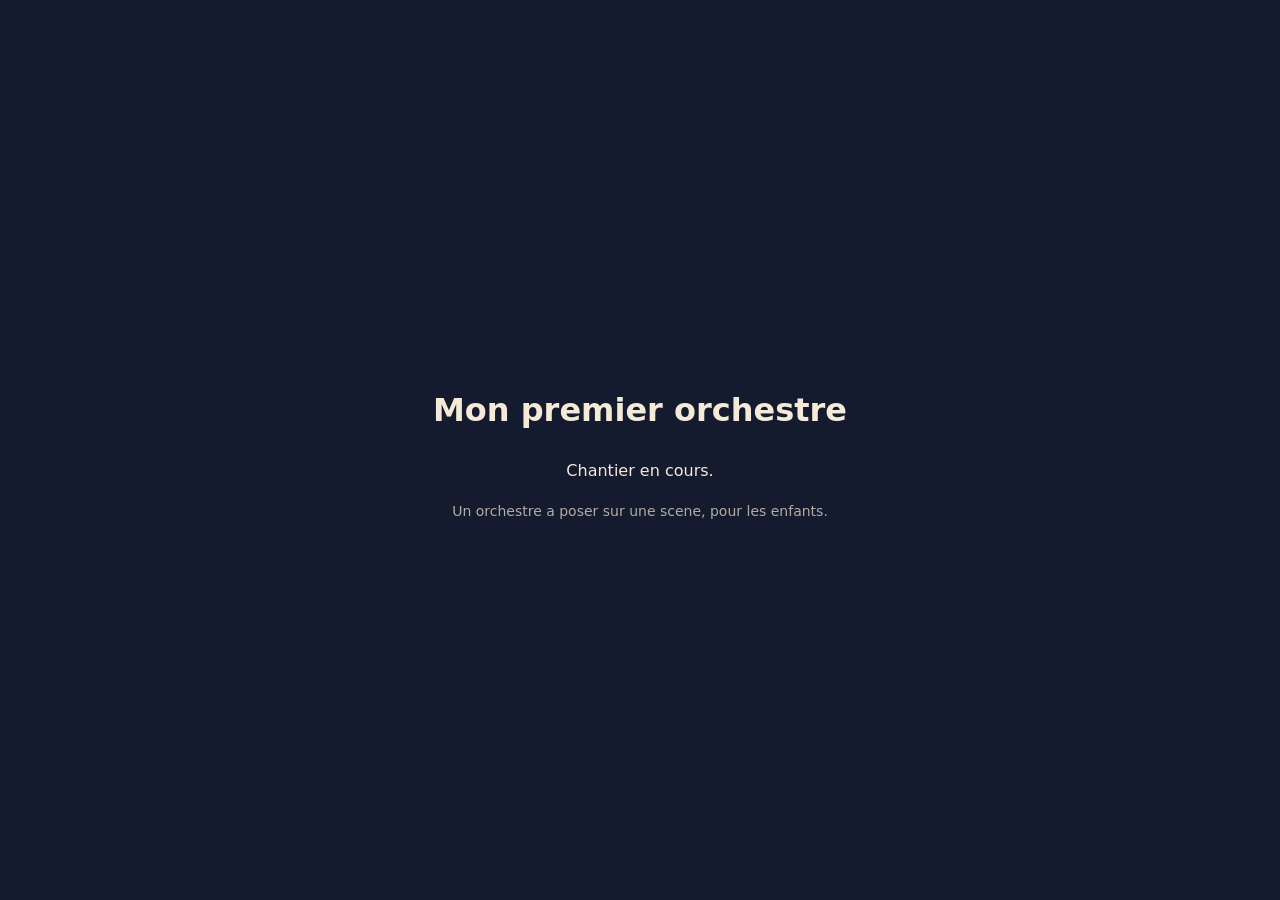
==== index.html @ b8ee3dae "Nom, ordre de travail, et test SVG des illustrations Trois decisions de Mathieu, consignees.  NOM AF" ====
<!doctype html>
<html lang="fr">
<head>
<meta charset="utf-8">
<meta name="viewport" content="width=device-width, initial-scale=1">
<link rel="icon" href="data:,">
<title>Mon premier orchestre</title>
<style>
  body { margin:0; min-height:100vh; display:grid; place-items:center;
         background:#141b2e; color:#f5e9d7; font:16px/1.6 system-ui, sans-serif;
         text-align:center; padding:24px; box-sizing:border-box; }
</style>
</head>
<body>
  <main>
    <h1>Mon premier orchestre</h1>
    <p>Chantier en cours.</p>
    <p style="font-size:14px;opacity:.7">Un orchestre a poser sur une scene, pour les enfants.</p>
  </main>
</body>
</html>
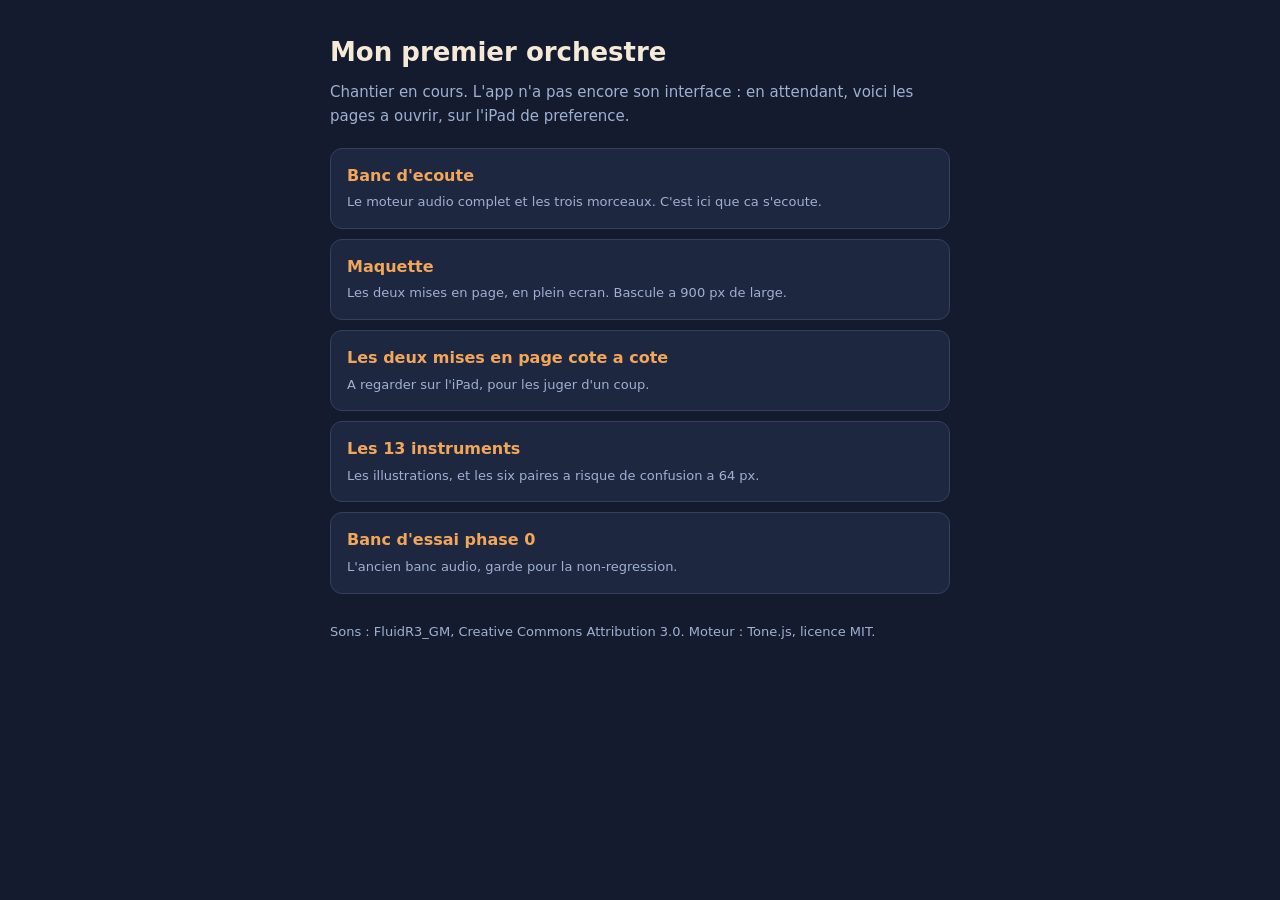
==== commit 7bdd0ad0: "Phase 1 : le moteur audio dans src/, et trois morceaux Le son d'abord, l'interaction ensuite, ordre " ====
--- a/index.html
+++ b/index.html
@@ -2,20 +2,53 @@
 <html lang="fr">
 <head>
 <meta charset="utf-8">
-<meta name="viewport" content="width=device-width, initial-scale=1">
+<meta name="viewport" content="width=device-width, initial-scale=1, viewport-fit=cover">
 <link rel="icon" href="data:,">
 <title>Mon premier orchestre</title>
 <style>
-  body { margin:0; min-height:100vh; display:grid; place-items:center;
-         background:#141b2e; color:#f5e9d7; font:16px/1.6 system-ui, sans-serif;
-         text-align:center; padding:24px; box-sizing:border-box; }
+  :root { --nuit:#141b2e; --carte:#1e2740; --bord:#33405e; --texte:#f5e9d7;
+          --doux:#9fb0d0; --accent:#f2a65a; }
+  * { box-sizing: border-box; }
+  body { margin:0; background:var(--nuit); color:var(--texte);
+         font:16px/1.6 -apple-system, system-ui, sans-serif;
+         padding:32px calc(20px + env(safe-area-inset-left)) 48px;
+         display:flex; justify-content:center; }
+  main { max-width: 620px; width: 100%; }
+  h1 { font-size:26px; margin:0 0 6px; }
+  p { color:var(--doux); font-size:15px; margin:0 0 20px; }
+  ul { list-style:none; margin:0; padding:0; }
+  li { margin:0 0 10px; }
+  a { display:block; background:var(--carte); border:1px solid var(--bord);
+      border-radius:12px; padding:14px 16px; min-height:64px;
+      color:var(--texte); text-decoration:none; }
+  a b { display:block; color:var(--accent); font-size:16px; }
+  a span { font-size:13px; color:var(--doux); }
+  footer { margin-top:28px; font-size:13px; color:var(--doux); }
 </style>
 </head>
 <body>
-  <main>
-    <h1>Mon premier orchestre</h1>
-    <p>Chantier en cours.</p>
-    <p style="font-size:14px;opacity:.7">Un orchestre a poser sur une scene, pour les enfants.</p>
-  </main>
+<main>
+  <h1>Mon premier orchestre</h1>
+  <p>Chantier en cours. L'app n'a pas encore son interface : en attendant, voici les pages
+  a ouvrir, sur l'iPad de preference.</p>
+  <ul>
+    <li><a href="test/phase1.html">
+      <b>Banc d'ecoute</b>
+      <span>Le moteur audio complet et les trois morceaux. C'est ici que ca s'ecoute.</span></a></li>
+    <li><a href="test/maquette.html">
+      <b>Maquette</b>
+      <span>Les deux mises en page, en plein ecran. Bascule a 900 px de large.</span></a></li>
+    <li><a href="test/maquettes.html">
+      <b>Les deux mises en page cote a cote</b>
+      <span>A regarder sur l'iPad, pour les juger d'un coup.</span></a></li>
+    <li><a href="test/svg.html">
+      <b>Les 13 instruments</b>
+      <span>Les illustrations, et les six paires a risque de confusion a 64 px.</span></a></li>
+    <li><a href="test/phase0.html">
+      <b>Banc d'essai phase 0</b>
+      <span>L'ancien banc audio, garde pour la non-regression.</span></a></li>
+  </ul>
+  <footer>Sons : FluidR3_GM, Creative Commons Attribution 3.0. Moteur : Tone.js, licence MIT.</footer>
+</main>
 </body>
 </html>
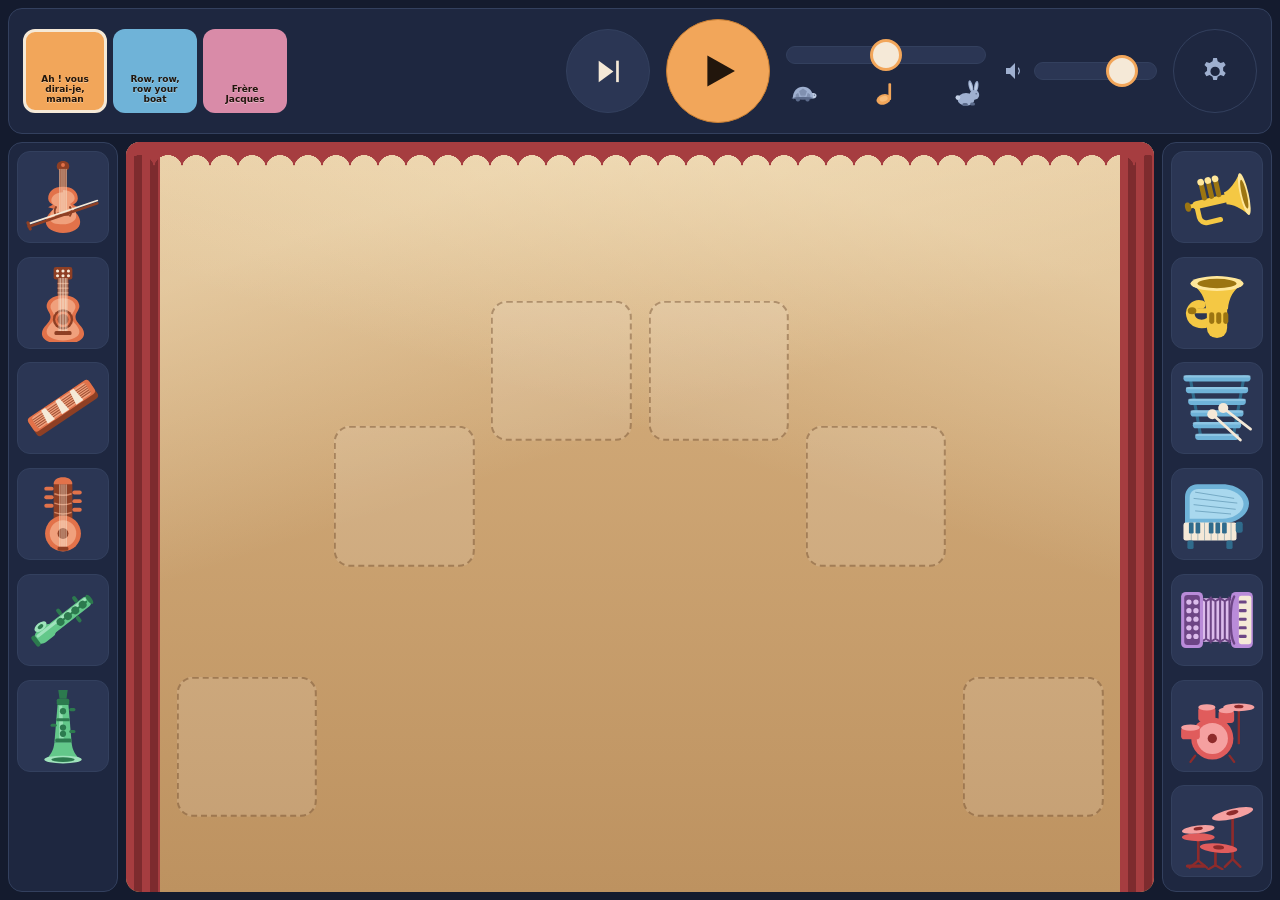
==== commit 4d0691b7: "Phase 1 finie : l'app se joue au doigt index.html n'est plus un sommaire, c'est l'app. Le sommaire d" ====
--- a/index.html
+++ b/index.html
@@ -2,53 +2,104 @@
 <html lang="fr">
 <head>
 <meta charset="utf-8">
-<meta name="viewport" content="width=device-width, initial-scale=1, viewport-fit=cover">
+<meta name="viewport" content="width=device-width, initial-scale=1, maximum-scale=1, user-scalable=no, viewport-fit=cover">
+<meta name="theme-color" content="#141b2e">
+<meta name="apple-mobile-web-app-capable" content="yes">
+<meta name="apple-mobile-web-app-status-bar-style" content="black-translucent">
 <link rel="icon" href="data:,">
+<link rel="stylesheet" href="src/app.css">
 <title>Mon premier orchestre</title>
-<style>
-  :root { --nuit:#141b2e; --carte:#1e2740; --bord:#33405e; --texte:#f5e9d7;
-          --doux:#9fb0d0; --accent:#f2a65a; }
-  * { box-sizing: border-box; }
-  body { margin:0; background:var(--nuit); color:var(--texte);
-         font:16px/1.6 -apple-system, system-ui, sans-serif;
-         padding:32px calc(20px + env(safe-area-inset-left)) 48px;
-         display:flex; justify-content:center; }
-  main { max-width: 620px; width: 100%; }
-  h1 { font-size:26px; margin:0 0 6px; }
-  p { color:var(--doux); font-size:15px; margin:0 0 20px; }
-  ul { list-style:none; margin:0; padding:0; }
-  li { margin:0 0 10px; }
-  a { display:block; background:var(--carte); border:1px solid var(--bord);
-      border-radius:12px; padding:14px 16px; min-height:64px;
-      color:var(--texte); text-decoration:none; }
-  a b { display:block; color:var(--accent); font-size:16px; }
-  a span { font-size:13px; color:var(--doux); }
-  footer { margin-top:28px; font-size:13px; color:var(--doux); }
-</style>
 </head>
 <body>
-<main>
-  <h1>Mon premier orchestre</h1>
-  <p>Chantier en cours. L'app n'a pas encore son interface : en attendant, voici les pages
-  a ouvrir, sur l'iPad de preference.</p>
-  <ul>
-    <li><a href="test/phase1.html">
-      <b>Banc d'ecoute</b>
-      <span>Le moteur audio complet et les trois morceaux. C'est ici que ca s'ecoute.</span></a></li>
-    <li><a href="test/maquette.html">
-      <b>Maquette</b>
-      <span>Les deux mises en page, en plein ecran. Bascule a 900 px de large.</span></a></li>
-    <li><a href="test/maquettes.html">
-      <b>Les deux mises en page cote a cote</b>
-      <span>A regarder sur l'iPad, pour les juger d'un coup.</span></a></li>
-    <li><a href="test/svg.html">
-      <b>Les 13 instruments</b>
-      <span>Les illustrations, et les six paires a risque de confusion a 64 px.</span></a></li>
-    <li><a href="test/phase0.html">
-      <b>Banc d'essai phase 0</b>
-      <span>L'ancien banc audio, garde pour la non-regression.</span></a></li>
-  </ul>
-  <footer>Sons : FluidR3_GM, Creative Commons Attribution 3.0. Moteur : Tone.js, licence MIT.</footer>
-</main>
+
+<div class="app">
+
+  <!-- Rangee 1 en portrait, debut de ligne en paysage : le selecteur de
+       morceau, la fleche suivant (le PLAY du jouet, qui enchaine), et
+       l'engrenage de la zone parent derriere un appui long de 2 s. -->
+  <header class="ctrl">
+    <div class="rangee">
+      <div class="morceaux" id="morceaux"></div>
+      <button class="rond" id="suivant" aria-label="morceau suivant">
+        <svg viewBox="0 0 24 24"><path d="M5 4l11 8-11 8z"/><path d="M18 4h2v16h-2z"/></svg>
+      </button>
+      <button class="rond engrenage" id="engrenage" aria-label="zone parent, appui long de 2 secondes">
+        <svg viewBox="0 0 24 24"><path d="M12 8.5A3.5 3.5 0 1 0 12 15.5A3.5 3.5 0 1 0 12 8.5M10.6 2h2.8l.5 2.5 2.2 1.3 2.4-.9 1.4 2.4-1.9 1.7v2.5l1.9 1.7-1.4 2.4-2.4-.9-2.2 1.3-.5 2.5h-2.8l-.5-2.5-2.2-1.3-2.4.9-1.4-2.4 1.9-1.7v-2.5L4.1 7.3l1.4-2.4 2.4.9 2.2-1.3z"/></svg>
+      </button>
+    </div>
+
+    <!-- Rangee 2 : le gros bouton de lecture et le tempo, aimante sur les
+         trois reperes illustres (tortue, noire, lapin). -->
+    <div class="rangee">
+      <button class="rond play" id="play" aria-label="lecture">
+        <svg id="icone-play" viewBox="0 0 24 24"><path d="M6 3l16 9-16 9z"/></svg>
+        <svg id="icone-pause" viewBox="0 0 24 24"><path d="M5 3h5v18H5zM14 3h5v18h-5z"/></svg>
+      </button>
+      <div class="curseur">
+        <input type="range" class="piste" id="tempo" min="60" max="140" step="1" value="100"
+               aria-label="tempo">
+        <div class="reperes">
+          <svg aria-label="lent"><use href="#r-lent"/></svg>
+          <svg class="actif" aria-label="normal"><use href="#r-normal"/></svg>
+          <svg aria-label="rapide"><use href="#r-rapide"/></svg>
+        </div>
+      </div>
+    </div>
+
+    <!-- Rangee 3 : le volume, sur toute la largeur en portrait. -->
+    <div class="rangee">
+      <div class="ligne-volume">
+        <svg viewBox="0 0 24 24"><path d="M4 9h4l5-5v16l-5-5H4z"/><path d="M16 8a5 5 0 0 1 0 8v-2a3 3 0 0 0 0-4z"/></svg>
+        <input type="range" class="piste" id="volume" min="0" max="100" step="1" value="80"
+               aria-label="volume">
+      </div>
+    </div>
+  </header>
+
+  <!-- La scene. Six emplacements en demi-cercle en paysage, en grille 3x2 en
+       portrait. Scene vide, aucun son, et l'horloge continue de tourner. -->
+  <div class="scene" id="scene">
+    <div class="rideau-g"></div>
+    <div class="rideau-d"></div>
+    <div class="frise"></div>
+    <div class="places" id="places"></div>
+  </div>
+
+  <!-- La reserve. Deux colonnes laterales en paysage, coupees sur une
+       frontiere de famille : cordes et bois a gauche, le reste a droite.
+       Une grille de 13 en portrait. -->
+  <div class="res-paysage res-a" id="res-a"></div>
+  <div class="res-paysage res-b" id="res-b"></div>
+  <div class="res-portrait" id="res-portrait"></div>
+
+</div>
+
+<!-- Le fantome qui suit le doigt pendant un glisser. En pointer-events: none,
+     sinon il se masquerait lui-meme a elementFromPoint. -->
+<div id="fantome" hidden></div>
+
+<!-- La zone parent, derriere un appui long de 2 s sur l'engrenage. Version
+     minimale : les credits, que la regle dure n° 3 du projet exige des que
+     l'app est la porte d'entree. La bibliotheque, l'import et l'export
+     viennent en phase 2. -->
+<div id="parent" hidden>
+  <div class="panneau">
+    <h2>À propos</h2>
+    <p><strong>Mon premier orchestre</strong>, phase 1. Un orchestre à poser sur une scène.</p>
+    <p>Les sons viennent de <strong>FluidR3_GM</strong>, sous licence
+    <strong>Creative Commons Attribution 3.0</strong>, via le projet
+    <em>midi-js-soundfonts</em>. La batterie et les cymbales sont extraites de la même banque,
+    donc un seul crédit couvre les treize instruments.</p>
+    <p>Le moteur audio est <strong>Tone.js</strong> 15.1.22, sous licence MIT, copié dans
+    l'app : aucun appel réseau pendant que ça joue.</p>
+    <p>Les illustrations sont originales, dessinées pour ce projet.</p>
+    <p><a href="test/">Bancs d'essai</a></p>
+    <button id="ferme-parent">Retour au jeu</button>
+  </div>
+</div>
+
+<script src="src/vendor/tone.js"></script>
+<script type="module" src="src/app.js"></script>
+
 </body>
 </html>
--- a/src/app.css
+++ b/src/app.css
@@ -0,0 +1,402 @@
+/* ==========================================================================
+   MON PREMIER ORCHESTRE, la mise en page.
+   Feuille UNIQUE, partagee par index.html (l'app) et test/maquette.html (la
+   reference figee). Une seule source : recopier ces regles dans les deux
+   pages les ferait diverger au premier reglage.
+
+   Trois zones : les controles en haut, la scene au centre, la reserve autour
+   en paysage et en dessous en portrait. Bascule au point de rupture de 900 px.
+   Les emplacements de scene sont en DEMI-CERCLE en paysage, tranche par
+   Mathieu le 15 septembre 2026 contre une grille 3x2.
+   ========================================================================== */
+
+
+:root {
+  --nuit: #141b2e;
+  --nuit-clair: #1e2740;
+  --bord: #33405e;
+  --texte: #f5e9d7;
+  --doux: #9fb0d0;
+  --accent: #f2a65a;
+  --bois: #d9b382;
+  --bois-ombre: #bd9260;
+  --rideau: #a63d40;
+  --rideau-sombre: #7d2b2e;
+  --essai: 0px;           /* hauteur d'une barre au dessus de l'app. La maquette la redefinit a 38px */
+  --jeton: 68px;          /* cible tactile, plancher a 64 px */
+}
+* { box-sizing: border-box; -webkit-tap-highlight-color: transparent; }
+button { font: inherit; color: inherit; cursor: pointer; }
+html, body { margin: 0; height: 100%; overflow: hidden; }
+body {
+  background: var(--nuit); color: var(--texte);
+  font: 14px/1.35 -apple-system, system-ui, sans-serif;
+  padding-top: env(safe-area-inset-top);
+}
+
+/* ======================= LA COQUE DE L'APP ======================= */
+.app {
+  height: calc(100dvh - var(--essai) - env(safe-area-inset-top));
+  display: grid; gap: 8px; padding: 8px;
+  padding-left: calc(8px + env(safe-area-inset-left));
+  padding-right: calc(8px + env(safe-area-inset-right));
+  padding-bottom: calc(8px + env(safe-area-inset-bottom));
+  grid-template-areas: "ctrl" "scene" "res";
+  grid-template-columns: minmax(0, 1fr);
+  grid-template-rows: auto minmax(0, 1fr) auto;
+}
+@supports not (height: 100dvh) {
+  .app { height: calc(100vh - var(--essai) - env(safe-area-inset-top)); }
+}
+
+/* ======================= CONTROLES ======================= */
+.ctrl {
+  grid-area: ctrl; background: var(--nuit-clair); border: 1px solid var(--bord);
+  border-radius: 14px; padding: 8px; display: flex; flex-direction: column; gap: 8px;
+}
+.rangee { display: flex; align-items: center; gap: 10px; min-width: 0; }
+
+/* le selecteur de morceau : des vignettes colorees, reconnaissables sans lire */
+.morceaux {
+  display: flex; gap: 6px; min-width: 0; flex: 1 1 auto;
+  overflow-x: auto; overflow-y: hidden; scrollbar-width: none;
+  scroll-snap-type: x mandatory; -webkit-overflow-scrolling: touch;
+  -webkit-mask-image: linear-gradient(90deg, #000 0 88%, transparent 100%);
+  mask-image: linear-gradient(90deg, #000 0 88%, transparent 100%);
+}
+.morceaux::-webkit-scrollbar { display: none; }
+.morceau { scroll-snap-align: start; }
+.morceau {
+  width: var(--jeton); height: var(--jeton); flex: 0 0 auto;
+  border-radius: 12px; border: 3px solid transparent; position: relative;
+  display: flex; align-items: flex-end; padding: 5px; overflow: hidden;
+}
+.morceau span {
+  font-size: 9px; line-height: 1.1; color: #22160c; font-weight: 700;
+  text-shadow: 0 1px 0 rgba(255,255,255,.35);
+}
+.morceau.choisi { border-color: var(--texte); }
+.morceau.choisi::after {
+  content: ""; position: absolute; inset: auto 5px 100% auto;
+}
+
+/* les boutons ronds : play, suivant, engrenage */
+.rond {
+  width: var(--jeton); height: var(--jeton); flex: 0 0 auto;
+  border-radius: 50%; border: 1px solid var(--bord); background: #2b3654;
+  display: grid; place-items: center; color: var(--texte);
+}
+.rond svg { width: 46%; height: 46%; fill: currentColor; }
+.rond.play {
+  width: calc(var(--jeton) + 20px); height: calc(var(--jeton) + 20px);
+  background: var(--accent); border-color: #c97f33; color: #22160c;
+}
+.rond.engrenage { background: transparent; color: var(--doux); }
+
+/* Le bouton de lecture porte les deux icones, et c'est une CLASSE qui choisit,
+   pas l'attribut hidden : `hidden` est une propriete de HTMLElement et pas de
+   SVGElement, donc svg.hidden = true ne fait rien du tout. Le bouton affichait
+   les deux icones a la fois. */
+.rond.play #icone-pause { display: none; }
+.rond.play.joue #icone-play { display: none; }
+.rond.play.joue #icone-pause { display: block; }
+
+/* Chargement des 13 instruments, au premier geste : 2,6 Mo, ca prend un
+   moment et il faut le montrer plutot que de laisser un bouton inerte. */
+@keyframes tourne { to { transform: rotate(360deg); } }
+.rond.play.charge svg { display: none; }
+.rond.play.charge::after {
+  content: ""; width: 42%; height: 42%; border-radius: 50%;
+  border: 4px solid rgba(34,22,12,.25); border-top-color: #22160c;
+  animation: tourne .7s linear infinite;
+}
+@media (prefers-reduced-motion: reduce) {
+  .rond.play.charge::after { animation-duration: 2s; }
+}
+
+/* curseurs : tempo aimante sur trois reperes, et volume */
+.curseur { flex: 1 1 130px; min-width: 110px; display: flex; flex-direction: column; gap: 2px; }
+.piste {
+  -webkit-appearance: none; appearance: none;
+  width: 100%; height: 44px; margin: 0; padding: 0;
+  background: transparent; display: block;
+}
+.piste::-webkit-slider-runnable-track {
+  height: 18px; border-radius: 9px; background: #2b3654;
+  border: 1px solid var(--bord);
+}
+.piste::-webkit-slider-thumb {
+  -webkit-appearance: none; appearance: none;
+  width: 32px; height: 32px; border-radius: 50%; margin-top: -8px;
+  background: var(--texte); border: 3px solid var(--accent);
+}
+.piste::-moz-range-track {
+  height: 18px; border-radius: 9px; background: #2b3654;
+  border: 1px solid var(--bord);
+}
+.piste::-moz-range-thumb {
+  width: 26px; height: 26px; border-radius: 50%;
+  background: var(--texte); border: 3px solid var(--accent);
+}
+.piste:focus-visible { outline: 2px solid var(--accent); outline-offset: 2px; }
+.reperes { display: flex; justify-content: space-between; align-items: center; padding: 0 2px; }
+.reperes svg {
+  width: 30px; height: 30px;
+  --base: var(--doux); --clair: #c3d0e6; --sombre: #5b6a8a; --fil: var(--texte);
+}
+/* le repere courant, en accent */
+.reperes .actif { --base: var(--accent); --clair: #ffd49a; --sombre: #a8681f; }
+.ligne-volume { display: flex; align-items: center; gap: 8px; flex: 1 1 120px; min-width: 0; }
+.ligne-volume svg { width: 24px; height: 24px; flex: 0 0 auto; fill: var(--doux); }
+
+/* ======================= LA SCENE ======================= */
+.scene {
+  grid-area: scene; position: relative; overflow: hidden; border-radius: 14px;
+  background: linear-gradient(180deg, var(--bois) 0%, var(--bois-ombre) 100%);
+  display: grid; grid-template-columns: minmax(0, 1fr);
+  grid-template-rows: minmax(0, 1fr);
+  align-content: stretch; justify-items: stretch; padding: 30px 40px 12px;
+}
+/* projecteurs, deux cones de lumiere depuis le haut */
+.scene::before {
+  content: ""; position: absolute; inset: 0; pointer-events: none;
+  background:
+    linear-gradient(198deg, rgba(255,245,215,.38) 0 14%, transparent 42%),
+    linear-gradient(162deg, rgba(255,245,215,.38) 0 14%, transparent 42%);
+}
+/* rideaux lateraux */
+.rideau-g, .rideau-d {
+  position: absolute; top: 0; bottom: 0; width: 34px; z-index: 2;
+  background: repeating-linear-gradient(90deg,
+    var(--rideau) 0 8px, var(--rideau-sombre) 8px 16px);
+}
+.rideau-g { left: 0; border-radius: 14px 0 0 14px; }
+.rideau-d { right: 0; border-radius: 0 14px 14px 0; }
+/* frise haute, festonnee */
+.frise {
+  position: absolute; left: 0; right: 0; top: 0; height: 26px; z-index: 3;
+  background: var(--rideau);
+  -webkit-mask-image: radial-gradient(14px 13px at 14px 100%, transparent 98%, #000 100%);
+  mask-image: radial-gradient(14px 13px at 14px 100%, transparent 98%, #000 100%);
+  -webkit-mask-size: 28px 100%; mask-size: 28px 100%;
+  -webkit-mask-repeat: repeat-x; mask-repeat: repeat-x;
+}
+.places {
+  display: grid; gap: 10px; width: 100%; height: 100%;
+  grid-template-columns: repeat(3, minmax(0, 1fr));
+  grid-template-rows: repeat(2, minmax(0, 120px));
+  align-content: center; position: relative; z-index: 1;
+}
+.place {
+  width: 100%; height: 100%; min-width: 64px; border-radius: 16px;
+  border: 2px dashed rgba(90,50,20,.38); background: rgba(255,255,255,.14);
+  display: grid; place-items: center; padding: 6px;
+}
+.place svg { width: 100%; height: 100%; }
+
+/* Ecran court : on rend a la scene les 20 px de marge qu'elle gaspille,
+   sans quoi l'emplacement tombe sous la cible tactile de 64 px. */
+@media (max-height: 700px) {
+  :root { --jeton: 64px; }
+  .rond.play { width: calc(var(--jeton) + 12px); height: calc(var(--jeton) + 12px); }
+  .ctrl { gap: 6px; }
+  .frise { height: 22px; }
+  .scene { padding: 25px 36px 8px; }
+  .places { gap: 8px; }
+  /* Zone sensible des curseurs resserree : 44 px sur deux curseurs prenaient
+     52 px a la scene, et l'emplacement tombait a 61 px sur un iPhone SE. La
+     piste visible ne change pas, seule la zone attrapable se resserre. */
+  .piste { height: 34px; }
+  .reperes svg { width: 24px; height: 24px; }
+}
+
+/* ======================= LA RESERVE ======================= */
+.res-paysage { display: none; }
+.res-portrait {
+  grid-area: res; display: grid; grid-template-columns: repeat(5, minmax(0, 1fr)); gap: 5px;
+  background: var(--nuit-clair); border: 1px solid var(--bord);
+  border-radius: 14px; padding: 8px;
+}
+.jeton {
+  aspect-ratio: 1; min-width: 64px; min-height: 64px; border-radius: 13px;
+  background: #2b3654; border: 1px solid var(--bord);
+  display: grid; place-items: center; padding: 6px;
+}
+.jeton svg { width: 100%; height: 100%; }
+
+/* ======================= PAYSAGE ======================= */
+@media (min-width: 900px) {
+  :root { --jeton: 84px; }
+  .app {
+    grid-template-areas: "ctrl ctrl ctrl" "resg scene resd";
+    grid-template-columns: auto minmax(0, 1fr) auto;
+    grid-template-rows: auto minmax(0, 1fr);
+  }
+  .ctrl { flex-direction: row; align-items: center; gap: 16px; padding: 10px 14px; }
+  .rangee { display: contents; }
+  .rond.engrenage { order: 2; }       /* le DOM le met en rangee 1, ici il finit la ligne */
+  .morceaux { flex: 1 1 auto; }       /* absorbe le mou : plus de morceaux visibles */
+  .curseur { flex: 0 0 200px; }
+  .ligne-volume { flex: 0 0 155px; }
+  .res-portrait { display: none; }
+  .res-paysage {
+    display: grid; gap: 8px; align-content: start; justify-items: center;
+    grid-template-columns: minmax(64px, auto);
+    grid-template-rows: repeat(7, minmax(64px, 1fr));
+    background: var(--nuit-clair); border: 1px solid var(--bord);
+    border-radius: 14px; padding: 8px;
+  }
+  .res-paysage .jeton {
+    height: 100%; width: auto; aspect-ratio: 1; max-height: 92px; min-width: 64px;
+  }
+  .res-a { grid-area: resg; }
+  .res-b { grid-area: resd; }
+  .scene { padding: 34px 46px 20px; }
+
+  /* la scene en demi-cercle, voir docs/cadrage.md section 4.5 */
+  .places {
+    display: block; position: relative;
+    --place: clamp(64px, 15%, 150px);
+  }
+  .place {
+    position: absolute; width: var(--place); height: auto; aspect-ratio: 1;
+    transform: translate(-50%, -50%); min-width: 64px;
+  }
+  .place:nth-child(1) { left:  8%; top: 82%; }
+  .place:nth-child(2) { left: 24.8%; top: 46%; }
+  .place:nth-child(3) { left: 41.6%; top: 28%; }
+  .place:nth-child(4) { left: 58.4%; top: 28%; }
+  .place:nth-child(5) { left: 75.2%; top: 46%; }
+  .place:nth-child(6) { left: 92%; top: 82%; }
+}
+
+/* Pas assez de hauteur pour sept jetons de 64 px en une colonne : deux
+   colonnes par cote. C'est le cas de l'iPad en paysage dans Safari, ou la
+   barre d'adresse mange une centaine de pixels. */
+@media (min-width: 900px) and (max-height: 700px) {
+  .res-paysage {
+    grid-template-columns: repeat(2, minmax(64px, auto));
+    grid-template-rows: repeat(4, minmax(64px, 1fr));
+  }
+  .res-paysage .jeton { max-height: 76px; }
+}
+/* ==========================================================================
+   L'INTERACTION. Tout ce qui suit ne sert qu'a l'app : la maquette est morte
+   et n'en declenche rien, mais les regles peuvent rester ici sans effet.
+   ========================================================================== */
+
+/* Un appui sur un jeton ou un emplacement ne doit JAMAIS faire defiler la page
+   ni ouvrir le menu systeme d'iOS. touch-action seulement sur les elements
+   attrapables, pas sur l'app : sinon le selecteur de morceau ne defile plus. */
+.jeton, .place {
+  touch-action: none;
+  -webkit-touch-callout: none;
+  -webkit-user-select: none;
+  user-select: none;
+}
+
+/* --- le jeton vide de la reserve : le creux reste visible ---
+   Decision validee : un enfant de 6 ans retrouve son instrument a la meme
+   position. Le creux ne se referme pas. */
+.jeton.vide { background: #212b47; border-style: dashed; }
+.jeton.vide svg { visibility: hidden; }
+
+/* --- l'emplacement libre contre l'emplacement occupe --- */
+.place.libre { border-style: dashed; background: rgba(255,255,255,.12); }
+.place.occupe {
+  border-style: solid; border-color: rgba(90,50,20,.22);
+  background: rgba(255,255,255,.3);
+}
+.place.libre svg { visibility: hidden; }
+
+/* --- le fantome qui suit le doigt pendant un glisser --- */
+#fantome {
+  position: fixed; z-index: 50; width: 96px; height: 96px;
+  margin: -48px 0 0 -48px; pointer-events: none;
+  filter: drop-shadow(0 6px 14px rgba(0,0,0,.45));
+  transition: opacity .12s;
+}
+#fantome svg { width: 100%; height: 100%; }
+#fantome[hidden] { display: none; }
+.jeton.enleve svg, .place.enleve svg { opacity: .25; }
+
+/* --- la cible survolee pendant un glisser --- */
+.place.visee { border-color: var(--accent); background: rgba(242,166,90,.35); }
+.res-paysage.visee, .res-portrait.visee { border-color: var(--accent); }
+
+/* --- scene pleine : l'instrument touche tremble, les 6 emplacements
+       clignotent une fois. Pas de remplacement automatique. --- */
+@keyframes tremble {
+  0%, 100% { transform: translateX(0); }
+  20% { transform: translateX(-5px); }
+  40% { transform: translateX(5px); }
+  60% { transform: translateX(-3px); }
+  80% { transform: translateX(3px); }
+}
+.jeton.refus { animation: tremble .36s; }
+@keyframes clignote {
+  0%, 100% { border-color: rgba(90,50,20,.38); }
+  50% { border-color: var(--accent); background: rgba(242,166,90,.3); }
+}
+.place.clignote { animation: clignote .36s; }
+
+/* ==========================================================================
+   LE MINIMUM VIVANT. Trois animations, pas plus, et toutes coupees si
+   l'appareil demande moins de mouvement.
+   ========================================================================== */
+
+/* 1. L'instrument posé tressaille quand SA partie declenche une note. C'est le
+      moteur qui pose la classe, au temps audio, via Tone.Draw. */
+@keyframes tressaut {
+  0% { transform: scale(1); }
+  30% { transform: scale(1.11) rotate(-2deg); }
+  100% { transform: scale(1); }
+}
+.place.joue svg { animation: tressaut .22s ease-out; }
+
+/* 2. La scene pulse a la mesure. */
+.scene { transition: filter .18s ease-out; }
+.scene.mesure { filter: brightness(1.09); }
+
+/* 3. Les emplacements vides invitent, en CSS pur. Respiration lente, et
+      decalee d'un emplacement a l'autre pour que ca ondule. */
+@keyframes invite {
+  0%, 100% { border-color: rgba(90,50,20,.30); }
+  50% { border-color: rgba(90,50,20,.62); }
+}
+.place.libre { animation: invite 2.6s ease-in-out infinite; }
+.place:nth-child(2).libre { animation-delay: .2s; }
+.place:nth-child(3).libre { animation-delay: .4s; }
+.place:nth-child(4).libre { animation-delay: .6s; }
+.place:nth-child(5).libre { animation-delay: .8s; }
+.place:nth-child(6).libre { animation-delay: 1s; }
+
+@media (prefers-reduced-motion: reduce) {
+  .place.libre, .jeton.refus, .place.clignote, .place.joue svg { animation: none; }
+  .scene { transition: none; }
+  .scene.mesure { filter: none; }
+}
+
+/* ==========================================================================
+   LE PANNEAU DES CREDITS, derriere un appui long de 2 s sur l'engrenage.
+   Regle dure n° 3 du projet : la banque de sons doit etre creditee.
+   ========================================================================== */
+#parent {
+  position: fixed; inset: 0; z-index: 60; display: grid; place-items: center;
+  background: rgba(10,14,26,.82); padding: 20px;
+}
+#parent[hidden] { display: none; }
+#parent .panneau {
+  background: var(--nuit-clair); border: 1px solid var(--bord);
+  border-radius: 16px; padding: 20px; max-width: 460px; width: 100%;
+  font: 14px/1.55 -apple-system, system-ui, sans-serif;
+}
+#parent h2 { margin: 0 0 10px; font-size: 17px; color: var(--accent); }
+#parent p { margin: 0 0 10px; color: var(--doux); }
+#parent a { color: var(--accent); }
+#parent button {
+  font: inherit; margin-top: 8px; min-height: 64px; width: 100%;
+  background: var(--accent); color: #22160c; border: 0; border-radius: 12px;
+  font-weight: 700; font-size: 16px;
+}
+.rond.engrenage.presse { color: var(--accent); background: rgba(242,166,90,.18); }
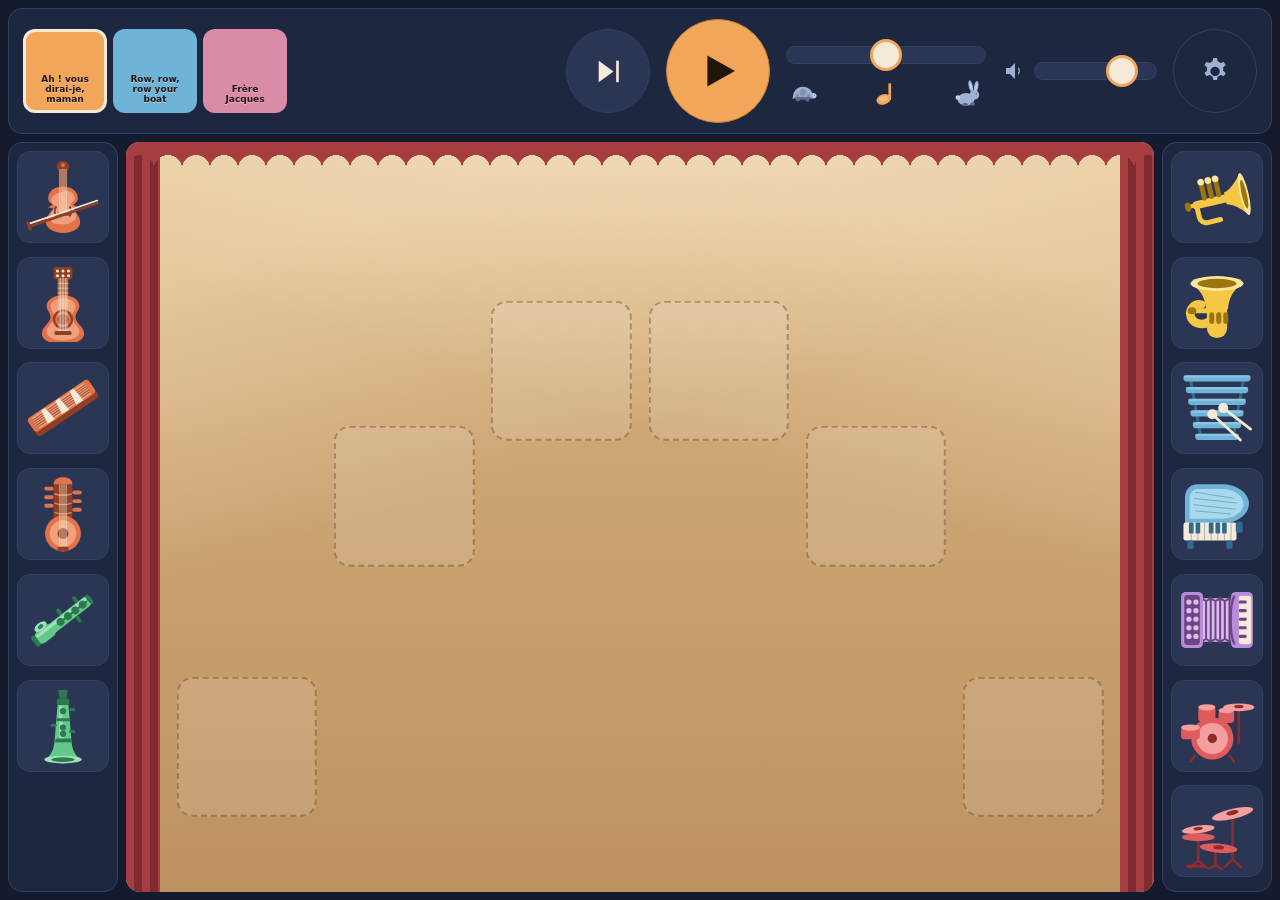
==== commit 65dc4a03: "Hors ligne, installable, et le bouton de lecture qui marche du premier coup L'app s'installe sur l'e" ====
--- a/index.html
+++ b/index.html
@@ -6,7 +6,9 @@
 <meta name="theme-color" content="#141b2e">
 <meta name="apple-mobile-web-app-capable" content="yes">
 <meta name="apple-mobile-web-app-status-bar-style" content="black-translucent">
-<link rel="icon" href="data:,">
+<link rel="icon" href="assets/img/icone-32.png">
+<link rel="apple-touch-icon" href="assets/img/icone-180.png">
+<link rel="manifest" href="manifest.webmanifest">
 <link rel="stylesheet" href="src/app.css">
 <title>Mon premier orchestre</title>
 </head>
@@ -93,7 +95,14 @@
     <p>Le moteur audio est <strong>Tone.js</strong> 15.1.22, sous licence MIT, copié dans
     l'app : aucun appel réseau pendant que ça joue.</p>
     <p>Les illustrations sont originales, dessinées pour ce projet.</p>
-    <p><a href="test/">Bancs d'essai</a></p>
+
+    <h2>Hors ligne</h2>
+    <p id="etat-hors-ligne">…</p>
+    <p class="menu">
+      <button id="hors-ligne" class="secondaire">Tout garder hors ligne</button>
+      <button id="reinit" class="secondaire">Vider la scène et les réglages</button>
+    </p>
+    <p class="fin"><a href="test/">Bancs d'essai</a> &middot; <span id="version"></span></p>
     <button id="ferme-parent">Retour au jeu</button>
   </div>
 </div>
--- a/src/app.css
+++ b/src/app.css
@@ -381,12 +381,21 @@
    LE PANNEAU DES CREDITS, derriere un appui long de 2 s sur l'engrenage.
    Regle dure n° 3 du projet : la banque de sons doit etre creditee.
    ========================================================================== */
+/* Le panneau est plus haut que l'ecran d'un iPhone. Mesure faite : le bouton
+   « Retour au jeu » tombait a 742 px pour une vue de 664, hors de l'ecran, et
+   comme html et body sont en overflow: hidden, rien ne pouvait le ramener :
+   la zone parent devenait un cul-de-sac, il fallait recharger la page.
+   Donc le voile defile, et le centrage passe par « margin: auto » et non par
+   place-items: center, qui rogne le HAUT du contenu des qu'il depasse. */
 #parent {
-  position: fixed; inset: 0; z-index: 60; display: grid; place-items: center;
-  background: rgba(10,14,26,.82); padding: 20px;
+  position: fixed; inset: 0; z-index: 60; display: flex;
+  background: rgba(10,14,26,.82);
+  overflow-y: auto; -webkit-overflow-scrolling: touch;
+  padding: max(20px, env(safe-area-inset-top)) 20px max(20px, env(safe-area-inset-bottom));
 }
 #parent[hidden] { display: none; }
 #parent .panneau {
+  margin: auto;
   background: var(--nuit-clair); border: 1px solid var(--bord);
   border-radius: 16px; padding: 20px; max-width: 460px; width: 100%;
   font: 14px/1.55 -apple-system, system-ui, sans-serif;
@@ -394,6 +403,14 @@
 #parent h2 { margin: 0 0 10px; font-size: 17px; color: var(--accent); }
 #parent p { margin: 0 0 10px; color: var(--doux); }
 #parent a { color: var(--accent); }
+#parent .menu { display: flex; flex-wrap: wrap; gap: 8px; }
+#parent .fin { font-size: 12px; margin-top: 14px; }
+#parent button.secondaire {
+  flex: 1 1 auto; min-height: 56px; font-size: 14px; font-weight: 600;
+  background: #2b3654; color: var(--texte); border: 1px solid var(--bord);
+  border-radius: 10px; margin: 0;
+}
+#parent button.secondaire:disabled { opacity: .5; }
 #parent button {
   font: inherit; margin-top: 8px; min-height: 64px; width: 100%;
   background: var(--accent); color: #22160c; border: 0; border-radius: 12px;
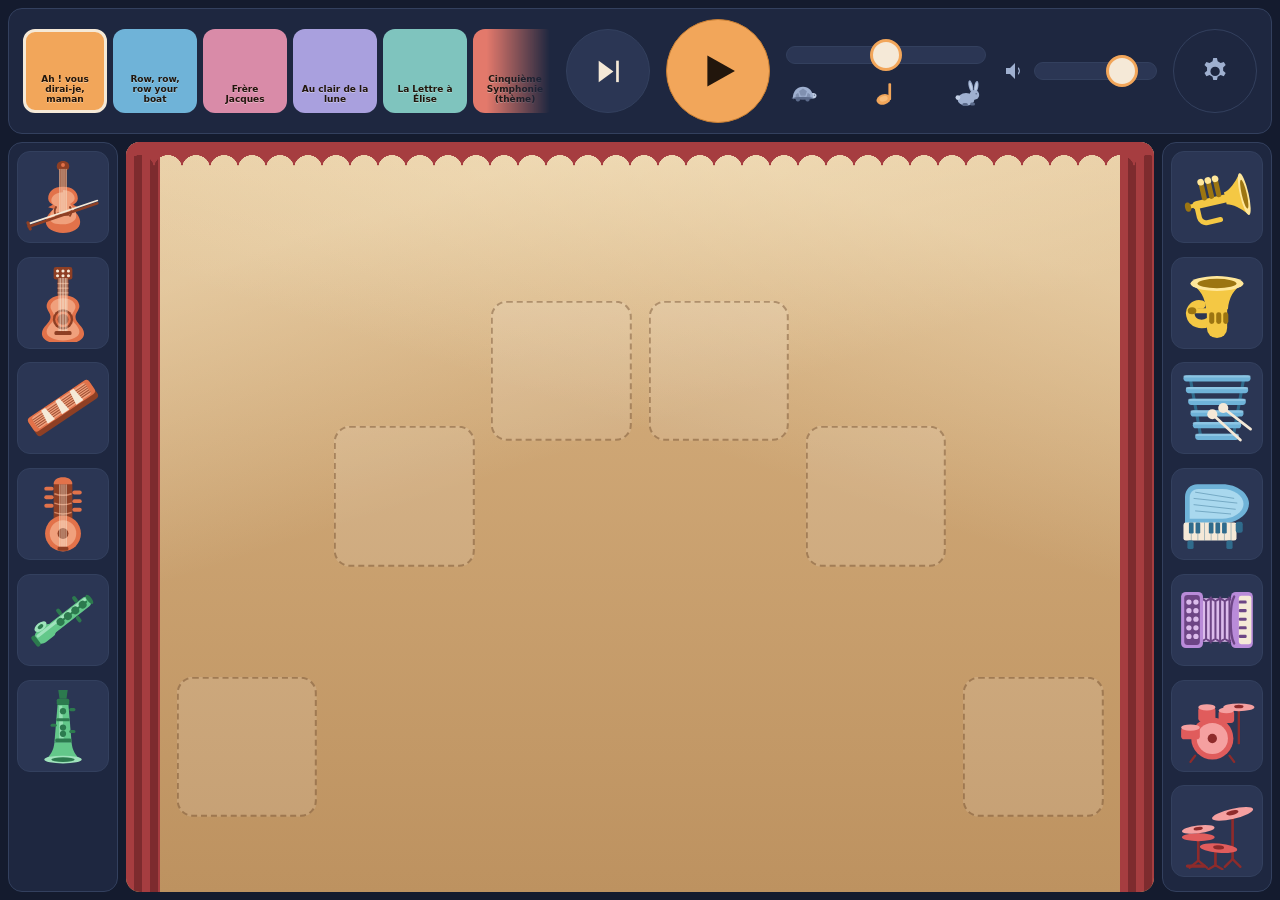
==== commit 5cd737f1: "L'appui long sur l'engrenage : trois defauts empiles, et une porte de secours « Marche pas », rappor" ====
--- a/index.html
+++ b/index.html
@@ -80,29 +80,63 @@
      sinon il se masquerait lui-meme a elementFromPoint. -->
 <div id="fantome" hidden></div>
 
-<!-- La zone parent, derriere un appui long de 2 s sur l'engrenage. Version
-     minimale : les credits, que la regle dure n° 3 du projet exige des que
-     l'app est la porte d'entree. La bibliotheque, l'import et l'export
-     viennent en phase 2. -->
+<!-- L'astuce, quand on lache l'engrenage avant les 2 s. -->
+<div id="astuce" hidden></div>
+
+<!-- La zone parent, derriere un appui long de 2 s sur l'engrenage. Trois
+     pages : la bibliotheque, l'import, et « a propos » avec les credits que la
+     regle dure n° 3 du projet exige. Tout le code est dans src/parent.js. -->
 <div id="parent" hidden>
   <div class="panneau">
-    <h2>À propos</h2>
-    <p><strong>Mon premier orchestre</strong>, phase 1. Un orchestre à poser sur une scène.</p>
-    <p>Les sons viennent de <strong>FluidR3_GM</strong>, sous licence
-    <strong>Creative Commons Attribution 3.0</strong>, via le projet
-    <em>midi-js-soundfonts</em>. La batterie et les cymbales sont extraites de la même banque,
-    donc un seul crédit couvre les treize instruments.</p>
-    <p>Le moteur audio est <strong>Tone.js</strong> 15.1.22, sous licence MIT, copié dans
-    l'app : aucun appel réseau pendant que ça joue.</p>
-    <p>Les illustrations sont originales, dessinées pour ce projet.</p>
+    <nav class="onglets" id="onglets">
+      <button class="onglet actif" data-page="biblio">Bibliothèque</button>
+      <button class="onglet" data-page="import">Importer</button>
+      <button class="onglet" data-page="propos">À propos</button>
+    </nav>
 
-    <h2>Hors ligne</h2>
-    <p id="etat-hors-ligne">…</p>
-    <p class="menu">
-      <button id="hors-ligne" class="secondaire">Tout garder hors ligne</button>
-      <button id="reinit" class="secondaire">Vider la scène et les réglages</button>
-    </p>
-    <p class="fin"><a href="test/">Bancs d'essai</a> &middot; <span id="version"></span></p>
+    <section class="page" id="p-biblio">
+      <p class="aide">Masquer un morceau le retire du choix de l'enfant sans le
+      supprimer. Les flèches changent l'ordre.</p>
+      <ul class="liste" id="liste-biblio"></ul>
+      <p id="biblio-etat" class="etat"></p>
+    </section>
+
+    <section class="page" id="p-import" hidden>
+      <p>Deux sortes de fichiers : un morceau au <strong>format du projet</strong>
+      (<code>.json</code>), ou un <strong>MIDI standard</strong> (<code>.mid</code>),
+      dont tu répartis les pistes sur les instruments.</p>
+      <p class="menu">
+        <label class="secondaire fichier">Choisir un fichier
+          <input type="file" id="fichier" accept=".json,.mid,.midi,application/json,audio/midi,audio/x-midi">
+        </label>
+      </p>
+      <p id="import-etat" class="etat"></p>
+      <div id="import-pistes" hidden></div>
+      <p class="menu" id="import-actions" hidden>
+        <button id="import-valide" class="secondaire">Ajouter à la bibliothèque</button>
+        <button id="import-annule" class="secondaire">Annuler</button>
+      </p>
+    </section>
+
+    <section class="page" id="p-propos" hidden>
+      <p><strong>Mon premier orchestre</strong>. Un orchestre à poser sur une scène.</p>
+      <p>Les sons viennent de <strong>FluidR3_GM</strong>, sous licence
+      <strong>Creative Commons Attribution 3.0</strong>, via le projet
+      <em>midi-js-soundfonts</em>. La batterie et les cymbales sont extraites de la même banque,
+      donc un seul crédit couvre les treize instruments.</p>
+      <p>Le moteur audio est <strong>Tone.js</strong> 15.1.22, sous licence MIT, copié dans
+      l'app : aucun appel réseau pendant que ça joue.</p>
+      <p>Les illustrations sont originales, dessinées pour ce projet.</p>
+
+      <h2>Hors ligne</h2>
+      <p id="etat-hors-ligne" class="etat">…</p>
+      <p class="menu">
+        <button id="hors-ligne" class="secondaire">Tout garder hors ligne</button>
+        <button id="reinit" class="secondaire">Vider la scène et les réglages</button>
+      </p>
+      <p class="fin"><a href="test/">Bancs d'essai</a> &middot; <span id="version"></span></p>
+    </section>
+
     <button id="ferme-parent">Retour au jeu</button>
   </div>
 </div>
--- a/src/app.css
+++ b/src/app.css
@@ -26,6 +26,12 @@
   --jeton: 68px;          /* cible tactile, plancher a 64 px */
 }
 * { box-sizing: border-box; -webkit-tap-highlight-color: transparent; }
+/* L'attribut hidden n'est qu'un display: none de la feuille du navigateur :
+   la moindre regle d'auteur qui pose un display le bat. Mesure faite, les
+   boutons de l'import restaient visibles malgre hidden, parce qu'ils sont dans
+   un .menu en display: flex. Cousin du piege deja consigne dans CLAUDE.md :
+   hidden n'existe pas du tout sur un SVGElement. */
+[hidden] { display: none !important; }
 button { font: inherit; color: inherit; cursor: pointer; }
 html, body { margin: 0; height: 100%; overflow: hidden; }
 body {
@@ -288,7 +294,7 @@
 /* Un appui sur un jeton ou un emplacement ne doit JAMAIS faire defiler la page
    ni ouvrir le menu systeme d'iOS. touch-action seulement sur les elements
    attrapables, pas sur l'app : sinon le selecteur de morceau ne defile plus. */
-.jeton, .place {
+.jeton, .place, .rond {
   touch-action: none;
   -webkit-touch-callout: none;
   -webkit-user-select: none;
@@ -405,15 +411,116 @@
 #parent a { color: var(--accent); }
 #parent .menu { display: flex; flex-wrap: wrap; gap: 8px; }
 #parent .fin { font-size: 12px; margin-top: 14px; }
-#parent button.secondaire {
+/* La classe et pas l'element : « Choisir un fichier » est une <label> qui
+   enveloppe le champ natif, pas un <button>. La regle sur l'element seul la
+   laissait a 22 px de haut, mesure faite. */
+#parent .secondaire {
   flex: 1 1 auto; min-height: 56px; font-size: 14px; font-weight: 600;
   background: #2b3654; color: var(--texte); border: 1px solid var(--bord);
-  border-radius: 10px; margin: 0;
-}
-#parent button.secondaire:disabled { opacity: .5; }
+  border-radius: 10px; margin: 0; display: grid; place-items: center;
+  text-align: center; padding: 4px 10px;
+}
+#parent .secondaire:disabled { opacity: .5; }
 #parent button {
   font: inherit; margin-top: 8px; min-height: 64px; width: 100%;
   background: var(--accent); color: #22160c; border: 0; border-radius: 12px;
   font-weight: 700; font-size: 16px;
 }
+/* L'ENGRENAGE ET SON APPUI DE DEUX SECONDES.
+   Deux secondes sans aucun retour visuel, c'est un bouton casse : on lache
+   avant la fin et il ne se passe rien. L'anneau se remplit du bas vers le haut
+   pendant l'appui, et sa duree vient de APPUI_LONG par --appui, donc le CSS et
+   le JS ne peuvent pas deriver. clip-path plutot qu'un degrade conique, qui
+   demanderait @property pour s'animer. */
+.rond.engrenage { position: relative; }
 .rond.engrenage.presse { color: var(--accent); background: rgba(242,166,90,.18); }
+.rond.engrenage.presse::after {
+  content: ""; position: absolute; inset: -4px; border-radius: 50%;
+  border: 3px solid var(--accent); pointer-events: none;
+  animation: remplir var(--appui, 2000ms) linear forwards;
+}
+@keyframes remplir {
+  from { clip-path: inset(100% 0 0 0); }
+  to   { clip-path: inset(0 0 0 0); }
+}
+
+/* L'astuce, montree quand on lache l'engrenage trop tot. Sans elle, un appui
+   trop court ne dit rien du tout, et c'est exactement ce qui s'est passe. */
+#astuce {
+  position: fixed; z-index: 70; right: 12px;
+  top: calc(10px + env(safe-area-inset-top));
+  max-width: min(60vw, 260px); pointer-events: none;
+  background: var(--nuit-clair); border: 1px solid var(--accent);
+  color: var(--texte); border-radius: 10px; padding: 8px 10px;
+  font: 13px/1.35 -apple-system, system-ui, sans-serif;
+  box-shadow: 0 6px 18px rgba(0,0,0,.4);
+}
+
+/* ===========================================================================
+   LA BIBLIOTHEQUE ET L'IMPORT, dans la zone parent. Trois pages derriere un
+   bandeau d'onglets.
+
+   Cibles tactiles : 64 px pour les actions d'une ligne de morceau, comme
+   partout ailleurs dans le projet. C'est ce qui dicte la forme de la ligne,
+   titre puis actions en dessous : cinq boutons de 64 px et un titre ne
+   tiennent pas cote a cote sur la largeur d'un iPhone. Mesure : 5 x 64 + 4 x 6
+   = 344 px, contre 310 px utiles dans le panneau a 390 px de large, donc les
+   boutons partagent la largeur avec un plancher a 56 px quand ils sont cinq.
+   =========================================================================== */
+#parent .onglets { display: flex; gap: 6px; margin: 0 0 14px; }
+#parent .onglet {
+  flex: 1 1 0; min-width: 0; min-height: 56px; margin: 0; padding: 6px 4px;
+  background: #2b3654; color: var(--doux); border: 1px solid var(--bord);
+  border-radius: 10px; font-size: 13px; font-weight: 600; width: auto;
+}
+#parent .onglet.actif { background: var(--accent); color: #22160c; border-color: var(--accent); }
+#parent .aide { font-size: 12px; color: var(--doux); opacity: .85; }
+#parent .etat { font-size: 13px; color: var(--accent); min-height: 1.2em; }
+#parent .etat:empty { min-height: 0; margin: 0; }
+#parent .resume { font-size: 13px; }
+#parent code { font-size: 12px; background: #2b3654; padding: 1px 4px; border-radius: 4px; }
+
+#parent .liste { list-style: none; margin: 0 0 10px; padding: 0; }
+#parent .liste .vide { color: var(--doux); font-size: 13px; padding: 10px 0; }
+#parent .ligne-morceau, #parent .ligne-piste {
+  border: 1px solid var(--bord); border-radius: 12px; padding: 10px;
+  margin: 0 0 8px; background: rgba(255,255,255,.03);
+}
+#parent .ligne-morceau.masquee { opacity: .55; }
+#parent .ligne-morceau.fait { border-color: var(--accent); }
+#parent .ligne-morceau.refus { animation: tremble .45s; border-color: #d9534f; }
+#parent .titre-morceau { display: flex; align-items: center; gap: 8px; }
+#parent .pastille { width: 14px; height: 14px; border-radius: 50%; flex: 0 0 auto; }
+#parent .titre-morceau .nom {
+  flex: 1 1 auto; min-width: 0; color: var(--texte); font-weight: 600;
+  overflow: hidden; text-overflow: ellipsis; white-space: nowrap;
+}
+#parent .titre-morceau .origine { font-size: 11px; color: var(--doux); flex: 0 0 auto; }
+#parent .actions { display: flex; gap: 6px; margin-top: 8px; }
+#parent .action {
+  flex: 1 1 0; min-width: 56px; min-height: 64px; width: auto; margin: 0;
+  background: #2b3654; color: var(--texte); border: 1px solid var(--bord);
+  border-radius: 10px; display: grid; place-items: center;
+}
+#parent .action svg { width: 24px; height: 24px; fill: currentColor; }
+#parent .action:disabled { opacity: .3; }
+
+#parent .ligne-piste .aide { margin: 6px 0; }
+#parent .ligne-piste select, #parent .champ input {
+  width: 100%; min-height: 56px; font: inherit; font-size: 15px;
+  background: #2b3654; color: var(--texte);
+  border: 1px solid var(--bord); border-radius: 10px; padding: 0 10px;
+}
+#parent .champ { display: block; font-size: 12px; color: var(--doux); margin: 0 0 10px; }
+#parent .champ input { margin-top: 4px; }
+
+/* Le champ de fichier natif est inutilisable tel quel : on l'etale,
+   transparent, par-dessus une etiquette qui a l'air d'un bouton. Un simple
+   « display: none » marcherait aussi, mais casse le clavier sur certains
+   navigateurs. */
+#parent .fichier { position: relative; overflow: hidden; display: grid; place-items: center;
+  text-align: center; padding: 0 10px; }
+#parent .fichier input {
+  position: absolute; inset: 0; width: 100%; height: 100%;
+  opacity: 0; font-size: 100px; cursor: pointer;
+}
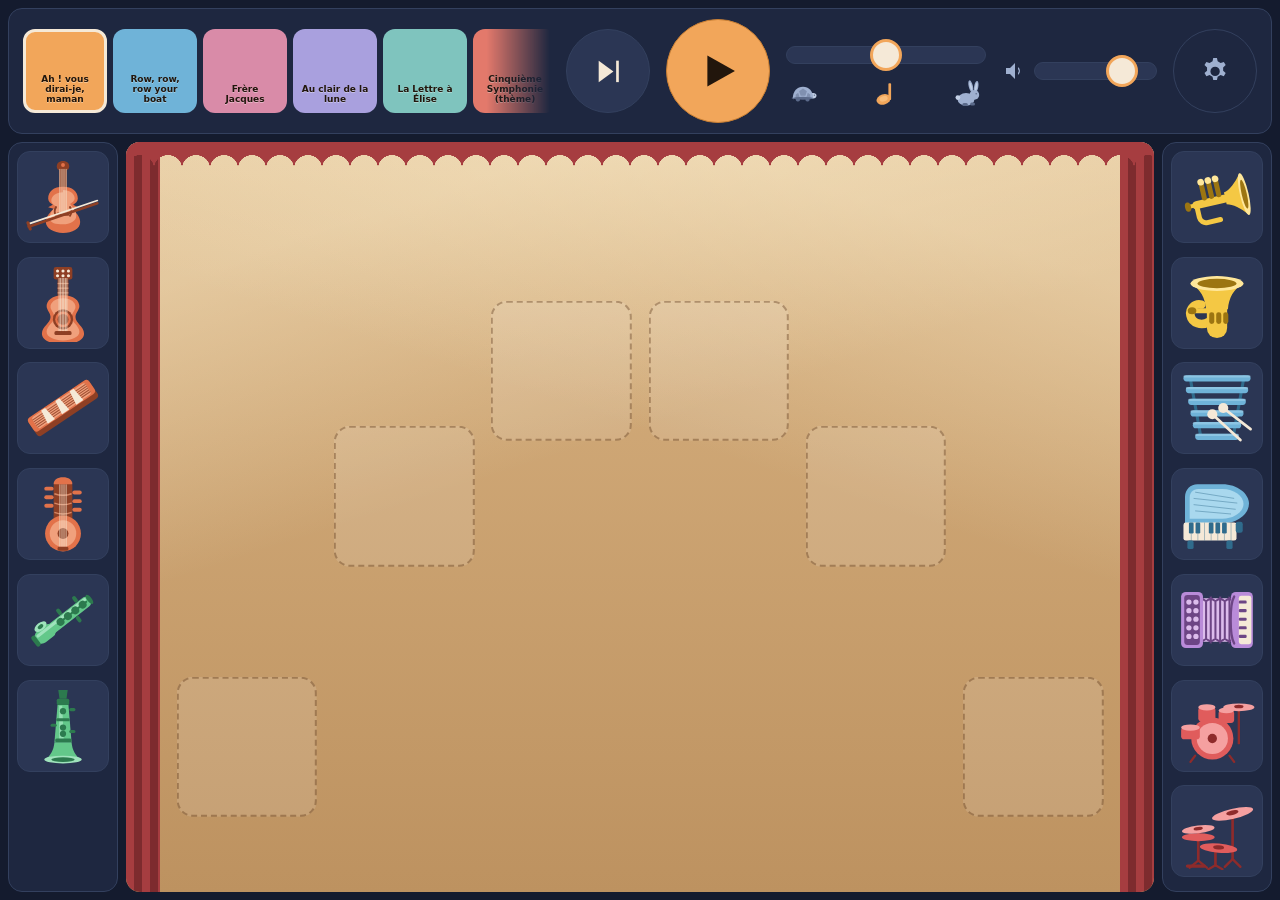
==== commit 7086a3cc: "Trois morceaux de source verifiee, l'engrenage au deuxieme tour, le ruban qui suit L'ENGRENAGE. « J'" ====
--- a/index.html
+++ b/index.html
@@ -134,6 +134,7 @@
         <button id="hors-ligne" class="secondaire">Tout garder hors ligne</button>
         <button id="reinit" class="secondaire">Vider la scène et les réglages</button>
       </p>
+      <p class="fin" id="diagnostic-appui"></p>
       <p class="fin"><a href="test/">Bancs d'essai</a> &middot; <span id="version"></span></p>
     </section>
 
--- a/src/app.css
+++ b/src/app.css
@@ -67,9 +67,18 @@
   display: flex; gap: 6px; min-width: 0; flex: 1 1 auto;
   overflow-x: auto; overflow-y: hidden; scrollbar-width: none;
   scroll-snap-type: x mandatory; -webkit-overflow-scrolling: touch;
-  -webkit-mask-image: linear-gradient(90deg, #000 0 88%, transparent 100%);
-  mask-image: linear-gradient(90deg, #000 0 88%, transparent 100%);
-}
+  /* Le voile de bord dit « il y en a d'autres par la ». Il ne doit pas
+     s'afficher quand il n'y a rien de plus a voir, sinon la derniere
+     vignette a l'air eteinte alors qu'elle est la vignette choisie. Les deux
+     bornes sont pilotees par app.js, qui regarde le defilement reel. */
+  --f-g: 0%; --f-d: 100%;
+  -webkit-mask-image: linear-gradient(90deg, transparent 0, #000 var(--f-g),
+                                              #000 var(--f-d), transparent 100%);
+  mask-image: linear-gradient(90deg, transparent 0, #000 var(--f-g),
+                                     #000 var(--f-d), transparent 100%);
+}
+.morceaux.deborde-gauche { --f-g: 12%; }
+.morceaux.deborde-droite { --f-d: 88%; }
 .morceaux::-webkit-scrollbar { display: none; }
 .morceau { scroll-snap-align: start; }
 .morceau {
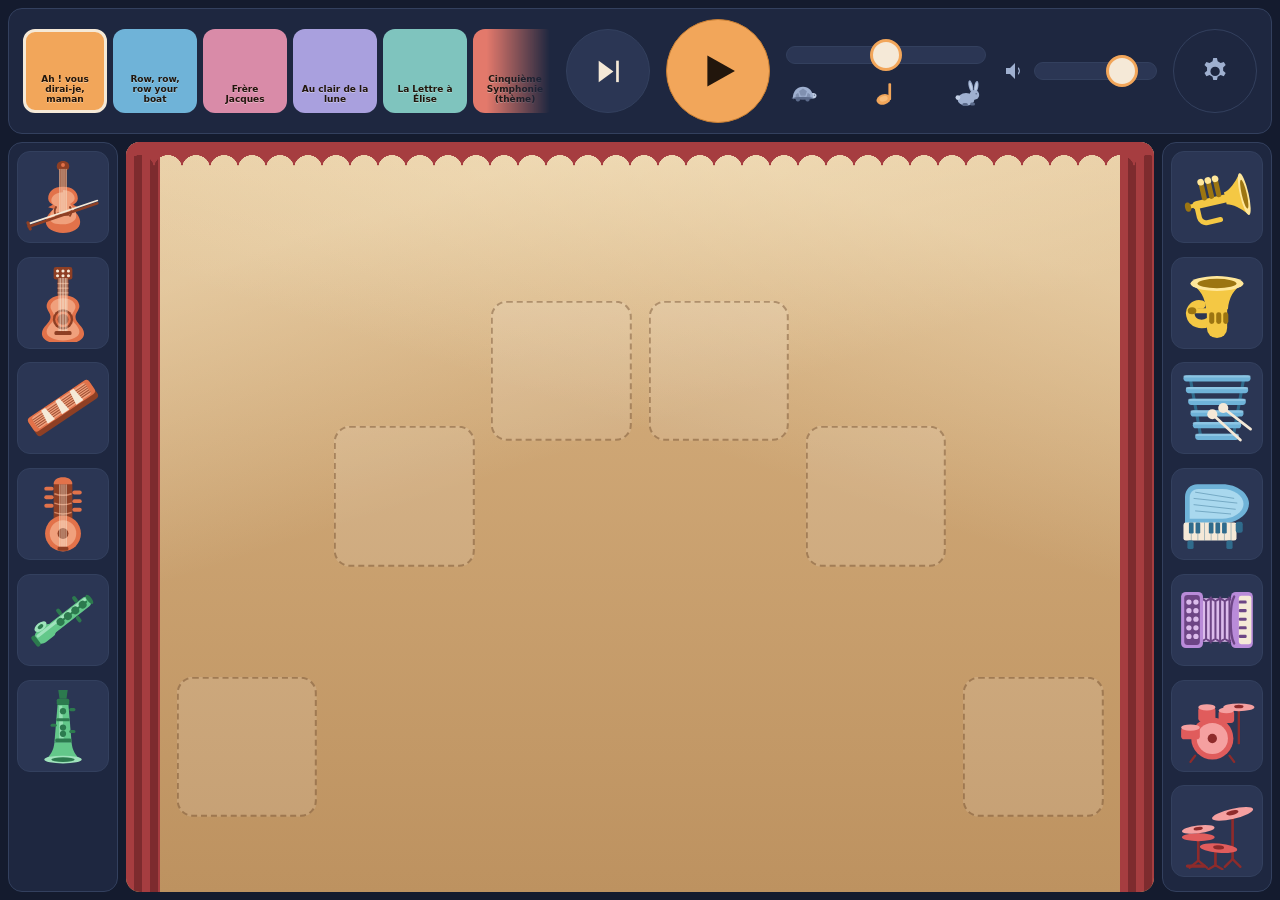
==== commit 07ec62f1: "Un fichier dans deux caches, et l'attente sans fin qui le cachait « Charge a l'infini et ne joue plu" ====
--- a/index.html
+++ b/index.html
@@ -133,7 +133,10 @@
       <p class="menu">
         <button id="hors-ligne" class="secondaire">Tout garder hors ligne</button>
         <button id="reinit" class="secondaire">Vider la scène et les réglages</button>
+        <button id="reparer" class="secondaire">Réparer : vider les caches et recharger</button>
       </p>
+      <p class="fin" id="diagnostic-etat"></p>
+      <p class="fin" id="diagnostic-caches"></p>
       <p class="fin" id="diagnostic-appui"></p>
       <p class="fin"><a href="test/">Bancs d'essai</a> &middot; <span id="version"></span></p>
     </section>
